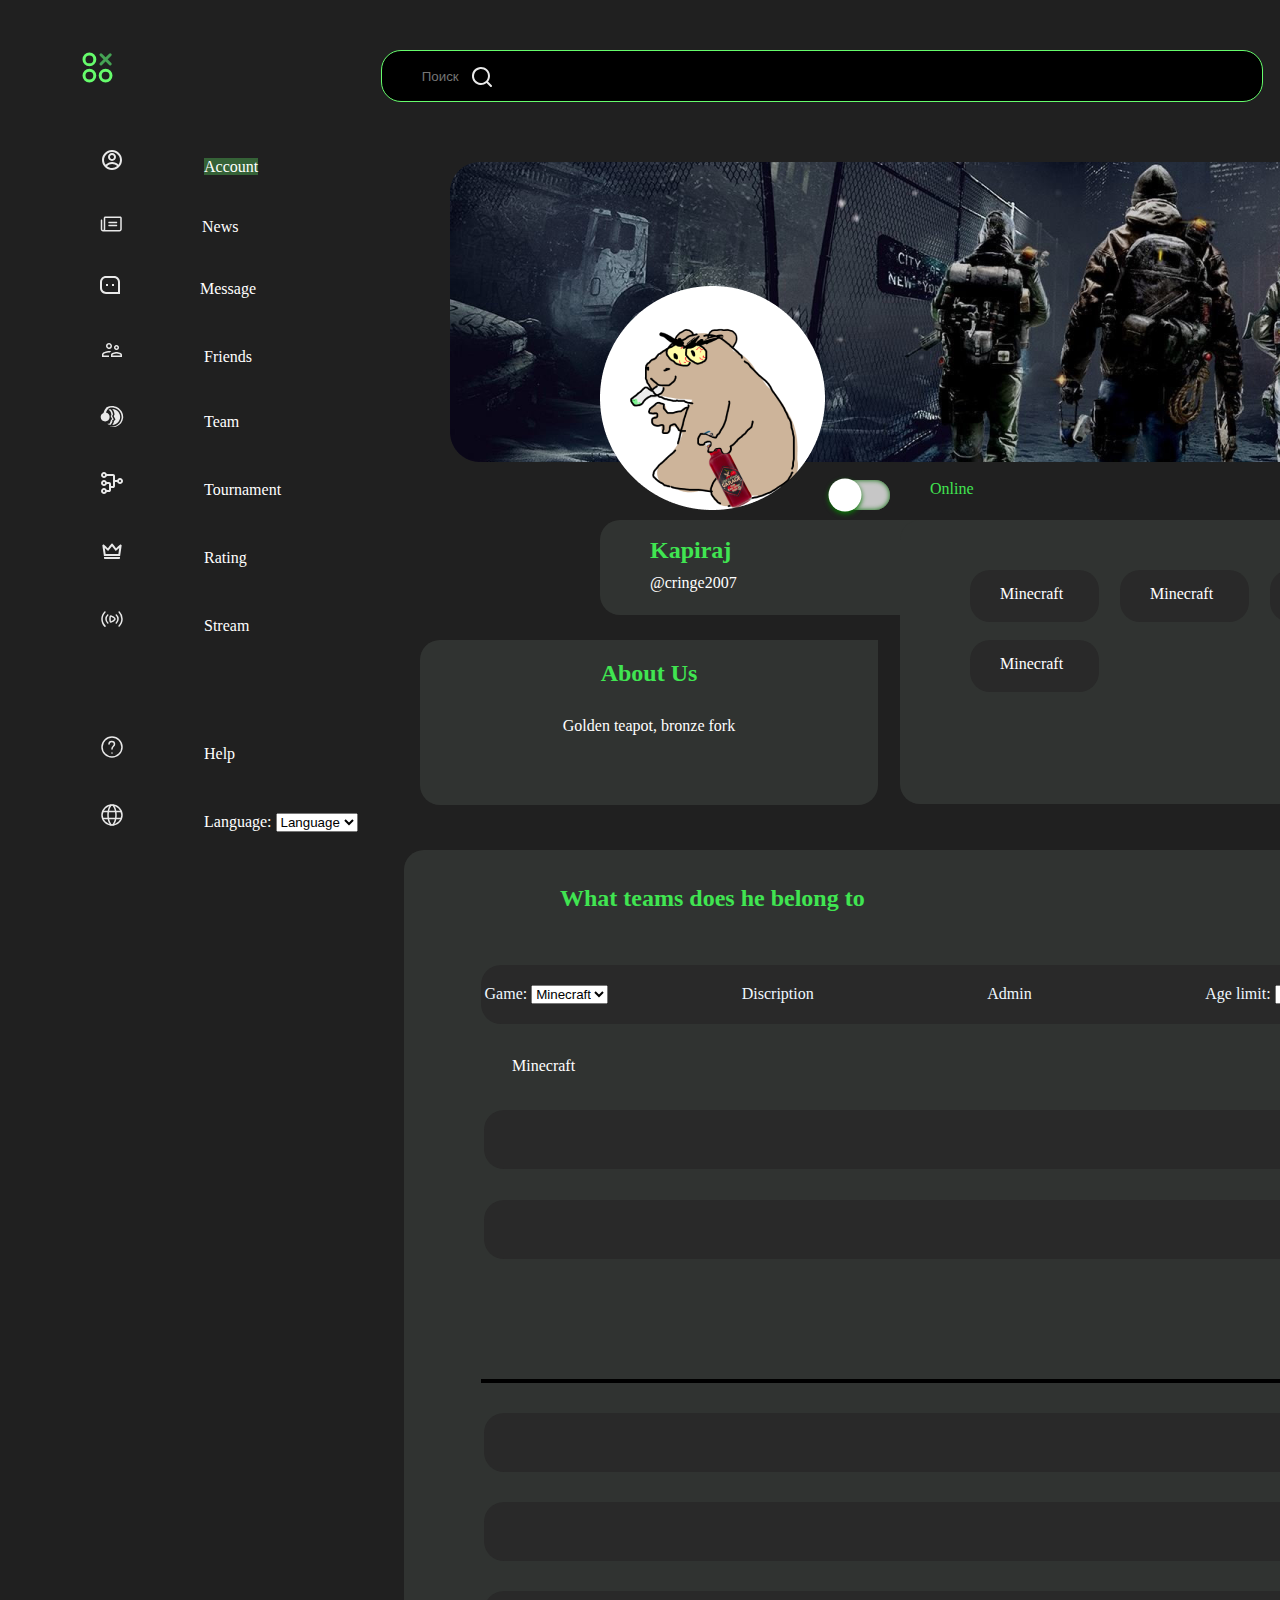
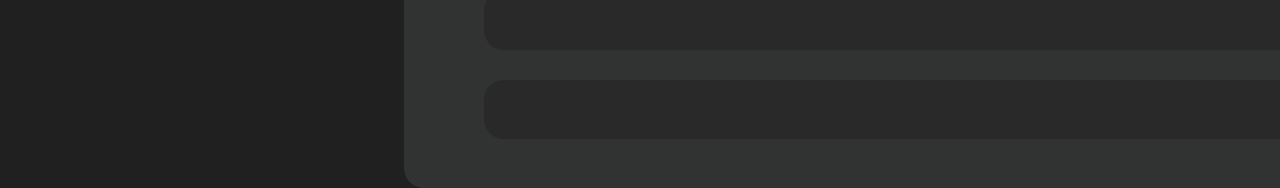
==== index2.html @ 9fcc6d18 "pizdec2" ====
<!DOCTYPE html>
<html lang="en">
<head>
    <meta charset="UTF-8">
    <meta http-equiv="X-UA-Compatible" content="IE=edge">
    <meta name="viewport" content="width=device-width, initial-scale=1.0">
    <title>Project X</title>
    <link rel="stylesheet" href="style2.css">
</head>
<body>
<header>
    <div class="logo"><a href="/"><img src="./img/logo.svg" alt="Логотип"></a></div>
    <input type="text" placeholder="Поиск" class="Search" id="pudge">
    <img src="./img/search.svg" alt="Поиск" class="logosearch">
    <div class="notifications"><a href=""><img src="./img/notifications.svg" alt="Уведомления"></a></div>
    <div class="Account"><a href=""><img src="./img/Ellipse 20.svg" alt=""></a></div>
    <img src="./img/acc.svg" alt="" class="photo">
    <div class="Tooogle"><a href=""><img src="./img/toogle.svg" alt=""></a></div>
</header>
<main>
    <nav class="navbar">
        <ul>
            <li class="navbaropt"><img src="./img/acclogo.svg" alt="" class="qwezxc"><a href=""  class="zxc">Account</a></li>
            <li class="navbaropt"><img src="./img/news.svg" alt="" class="qwezxc"><a href="" >News</a></li>
            <li class="navbaropt"><img src="./img/message.svg" alt="" class="qwezxc"><a href="" >Message</a></li>
            <li class="navbaropt"><img src="./img/friends.svg" alt="" class="qwezxc"><a href="" >Friends</a></li>
            <li class="navbaropt"><img src="./img/teams.svg" alt="" class="qwezxc"><a href="">Team</a> </li>
            <li class="navbaropt"><img src="./img/tabler_tournament.svg" alt="" class="qwezxc"><a href="/">Tournament</a></li>
            <li class="navbaropt"><img src="./img/reiting.svg" alt="" class="qwezxc"><a href="">Rating</a> </li>
            <li class="navbaropt"><img src="./img/streams.svg" alt="" class="qwezxc"><a href="" >Stream</a> </li>
            <li class="navbaropt2"><img src="./img/help.svg" alt="" class="qwezxc2"><a href="" >Help</a></li>
            <li class="navbaropt3"><img src="./img/language.svg" alt="" class="qwezxc3"><a href="./index.html">Language: <select name="" id="" href="index.html">
                <option value="">Language</option>
                <option><a href="./index2.html">En</a></option>
                <option><a href="./index.html">Ru</a></option>
            </select></a></li>
            
        </ul>
    </nav>
    <div class="photoacc">
        <div class="backphoto"><img src="./img/gamestratz.png" alt=""></div>
        <img src="./img/photoacc.png" alt="Аватарка" class="qwe">
        <div class="switch" id="banana">
            <input id="toggle" type="checkbox" onclick="sss()"><p id="p" class="internet">Online</p>
            <script src="./index.js"></script>
        </div>
    </div>
    <div class="kapirag">
        <h1>Kapiraj</h1>
        <p class="cringe">@cringe2007</p>
    </div>
    <div class="game">
        <div class="Minecraft1"><p class="sas">Minecraft</p></div>
        <div class="Minecraft2"><p class="sas">Minecraft</p></div>
        <div class="Minecraft3"><p class="sas">Minecraft</p></div>
        <div class="Minecraft4"><p class="sas">Minecraft</p></div>
        <div class="Minecraft5"><p class="sas">Minecraft</p></div>
    </div>

    <div class="about_me">
        <h2>About Us</h2>
        <p class="newText">Golden teapot, bronze fork</p>
    </div>

<div class="teamInfo">
<h3>What teams does he belong to</h3>
    <div class="nameInfo">
        <div class="tags">
    <div class="sstags">Game: <select name="" id="">
        <option value="">Minecraft</option>
        <option value="">Dota 2</option>
        <option value="">CS:GO</option>
        <option value="">Valorant</option>
    </select></div>
    <div class="sstags1">Discription</div>
    <div class="sstags2">Admin</div>
    <div class="sstags3">Age limit: <select name="" id="">
        <option value="">0+</option>
        <option value="">6+</option>
        <option value="">12+</option>
        <option value="">16+</option>
        <option value="">18+</option>
        
    </select></div>
    <div class="sstags4">Members</div>
    <div class="sstags5">Date</div>
        </div>
    </div>
    <p class="nameGame">Minecraft</p>
    <div class="newBlock"></div>
    <div class="newBlock2"></div>
    <div>
        <button onclick="" class="addTeam"><a href="" class="textBtn">Add new Team<img src="./img/button.svg" alt=""></a></button>
    </div>
    <div class="line"></div>
    <div class="flexBlock">
        <div class="moreNewBlock"></div>
        <div class="moreNewBlock"></div>
        <div class="moreNewBlock"></div>
        <div class="moreNewBlock"></div>
    </div>
</div>
</main>

<footer>

</footer>
    
</body>
</html>
---- style2.css ----
* {
    margin: 0;
    padding: 0;
    border: border-box;
}

a {
    text-decoration: none;
    color: white;
    list-style-type: none;
}

nav,
ul,
li {
    list-style-type: none;
}
p {
    color: rgb(255, 255, 255);
}

body {
    background-color: #202020;
    width: 1920px;
    height: 1080px;
}


header {
    margin-left: 80px;
    margin-right: 80px;
    margin-top: 50px;
    display: flex;
    justify-content: space-between;
}

.Search{
    width: 880px;
    height: 50px;
    border: 1px solid #66FC6C;
    border-radius: 20px;
    background-color: rgb(0, 0, 0);
}

.Search[type="text"] {
    color: #ffffff;
}

.Search::placeholder {
    padding-left: 40px;
}

.notifications {
    margin-left: -120px;
}

.logosearch {
    position: absolute;
    left: 470px;
    top: 65px;
}

.Account {
    margin-top: -10px;
    margin-right: -250px;
}

.photo {
    position: absolute;
    left: 1736px;
    top: 46px;

}

.Tooogle {
    margin-top: 20px;
    margin-left: 20px;
}

.navbar {
    display: flex;
    margin-left: 80px;
}

.navbaropt {
    padding: 20px;
}

.zxc {
    background: rgba(102, 252, 108, 0.3);
}

.navbaropt2 {
    margin-left: 20px;
    margin-top: 80px;
}

.navbaropt3 {
    margin-left: 20px;
    margin-top: 40px;
}

.backphoto {
    margin-left: 450px;
    margin-top: -670px;
}

.qwe {
    margin-left: 600px;
    margin-top: -180px;
}

.qwezxc {
    margin-right: 80px;
}

.qwezxc2 {
    margin-right: 80px;
}

.qwezxc3 {
    margin-right: 80px;
}

.switch {
    position: absolute;
    left: 830px;
    top: 480px;
}

#p {
    color: #40e551;
}


#toggle[type="checkbox"] {
    position: relative;
    width: 60px;
    height: 30px;
    -webkit-appearance: none;
    outline: none;
    background: #c6c6c6;
    border-radius: 20px;
    transition: .5s;
    box-shadow: inset 0 0 5px rgb(7, 110, 7);
}

#toggle:checked[type="checkbox"] {
    background: #9de540
}

#toggle[type="checkbox"]:before {
    content: '';
    position: absolute;
    width: 30px;
    height: 30px;
    border-radius: 20px;
    top: 0;
    left: 0;
    background: #ffffff;
    transition: .5s;
    transform: scale(1.1);
    box-shadow: 0 2px 5px rgb(8, 119, 4);
}

#toggle:checked[type="checkbox"]:before {
    left: 40px;
}

.internet {
    position: absolute;
    left: 100px;
    top: 0px;
}

.kapirag {
    position: absolute;
    left: 600px;
    top: 520px;
    width: 373px;
    height: 95px;
    background-color: #303331;
    border-radius: 20px;
}

h1 {
    color: #40e551;
    padding-left: 50px;
    font-size: 24px;
    padding-top: 17px;
}

.cringe {
    padding-left: 50px;
    padding-top: 10px;
}

.game {
    position: absolute;
    width: 801px;
    height: 284px;
    background: #303331;
    border-radius: 20px;
    left: 900px;
    top: 520px;
}

.Minecraft1 {
    position: absolute;
    width: 129px;
    height: 52px;
    background: #292929;
    border-radius: 20px;
    left: 70px;
    top: 50px;

}

.Minecraft2 {
    position: absolute;
    width: 129px;
    height: 52px;
    background: #292929;
    border-radius: 20px;
    left: 220px;
    top: 50px;
}

.Minecraft3 {
    position: absolute;
    width: 129px;
    height: 52px;
    background: #292929;
    border-radius: 20px;
    left: 370px;
    top: 50px;
}

.Minecraft4 {
    position: absolute;
    width: 129px;
    height: 52px;
    background: #292929;
    border-radius: 20px;
    left: 520px;
    top: 50px;
}

.Minecraft5 {
    position: absolute;
    width: 129px;
    height: 52px;
    background: #292929;
    border-radius: 20px;
    left: 70px;
    top: 120px;
}

.sas {
    padding-left: 30px;
    padding-top: 15px;
}

.about_me {
    position: absolute;
    width: 458px;
    height: 165px;
    left: 420px;
    top: 640px;

    background: #303331;
    border-radius: 20px 0px 20px 20px;
}

h2 {
    color: #40e551;
    display: flex;
    justify-content: center;
    padding-top: 20px;
}

.newText {
    display: flex;
    justify-content: center;
    margin-top: 30px;
}

.teamInfo {
    position: absolute;
    width: 1440px;
    height: 938px;
    left: 404px;
    top: 850px;
    background: #303331;
    border-radius: 20px;
}

h3 {
    color: #40e551;
    padding-left: 156px;
    padding-top: 35px;
    font-size: 24px;
    font-weight: 600;
}

.nameInfo {
    width: 1280px;
    height: 59px;
    margin: 113px 77px;

    background: #292929;
    border-radius: 20px;
}

.tags {
    display: flex;
    justify-content: space-evenly;
    font-style: normal;
    font-weight: 400;
    font-size: 16px;
    margin-top: -60px;
    color: aliceblue;
}

.sstags {
    margin-top: 20px;
    margin-left: -170px;
}

.sstags1 {
    margin-top: 20px;
    margin-left: -40px;
}

.sstags2 {
    margin-top: 20px;
}

.sstags3 {
    margin-top: 20px;
}

.sstags4 {
    margin-top: 20px;
}

.sstags5 {
    margin-right: -170px;
    margin-top: 20px;
}

.nameGame {
    margin-left: 108px;
    margin-top: -80px;
}

.newBlock {
    position: absolute;
    width: 1280px;
    height: 59px;
    left: 80px;
    top: 260px;

    background: #292929;
    border-radius: 20px;
}

.newBlock2 {
    position: absolute;
    width: 1280px;
    height: 59px;
    left: 80px;
    top: 350px;

    background: #292929;
    border-radius: 20px;
}

.addTeam {
    width: 189px;
    height: 59px;
    box-sizing: border-box;
    border: 2px solid #45A254;
    border-radius: 20px;
    background: #303331;
    margin-top: 205px;
    margin-left: 1165px;
}



.textBtn {
    display: flex;
    justify-content: space-around;
    align-items: center;
}

.line {
    width: 1280px;
    height: 0px;
    border: 2px solid #000000;
    margin-top: 40px;
    margin-left: 77px;
}

.flexBlock {
    display: flex;
    flex-direction: column;
    align-items: center;
}

.moreNewBlock {
    width: 1280px;
    height: 59px;

    background: #292929;
    border-radius: 20px;
    margin-top: 30px;
}

footer {
    height: 200px;
}
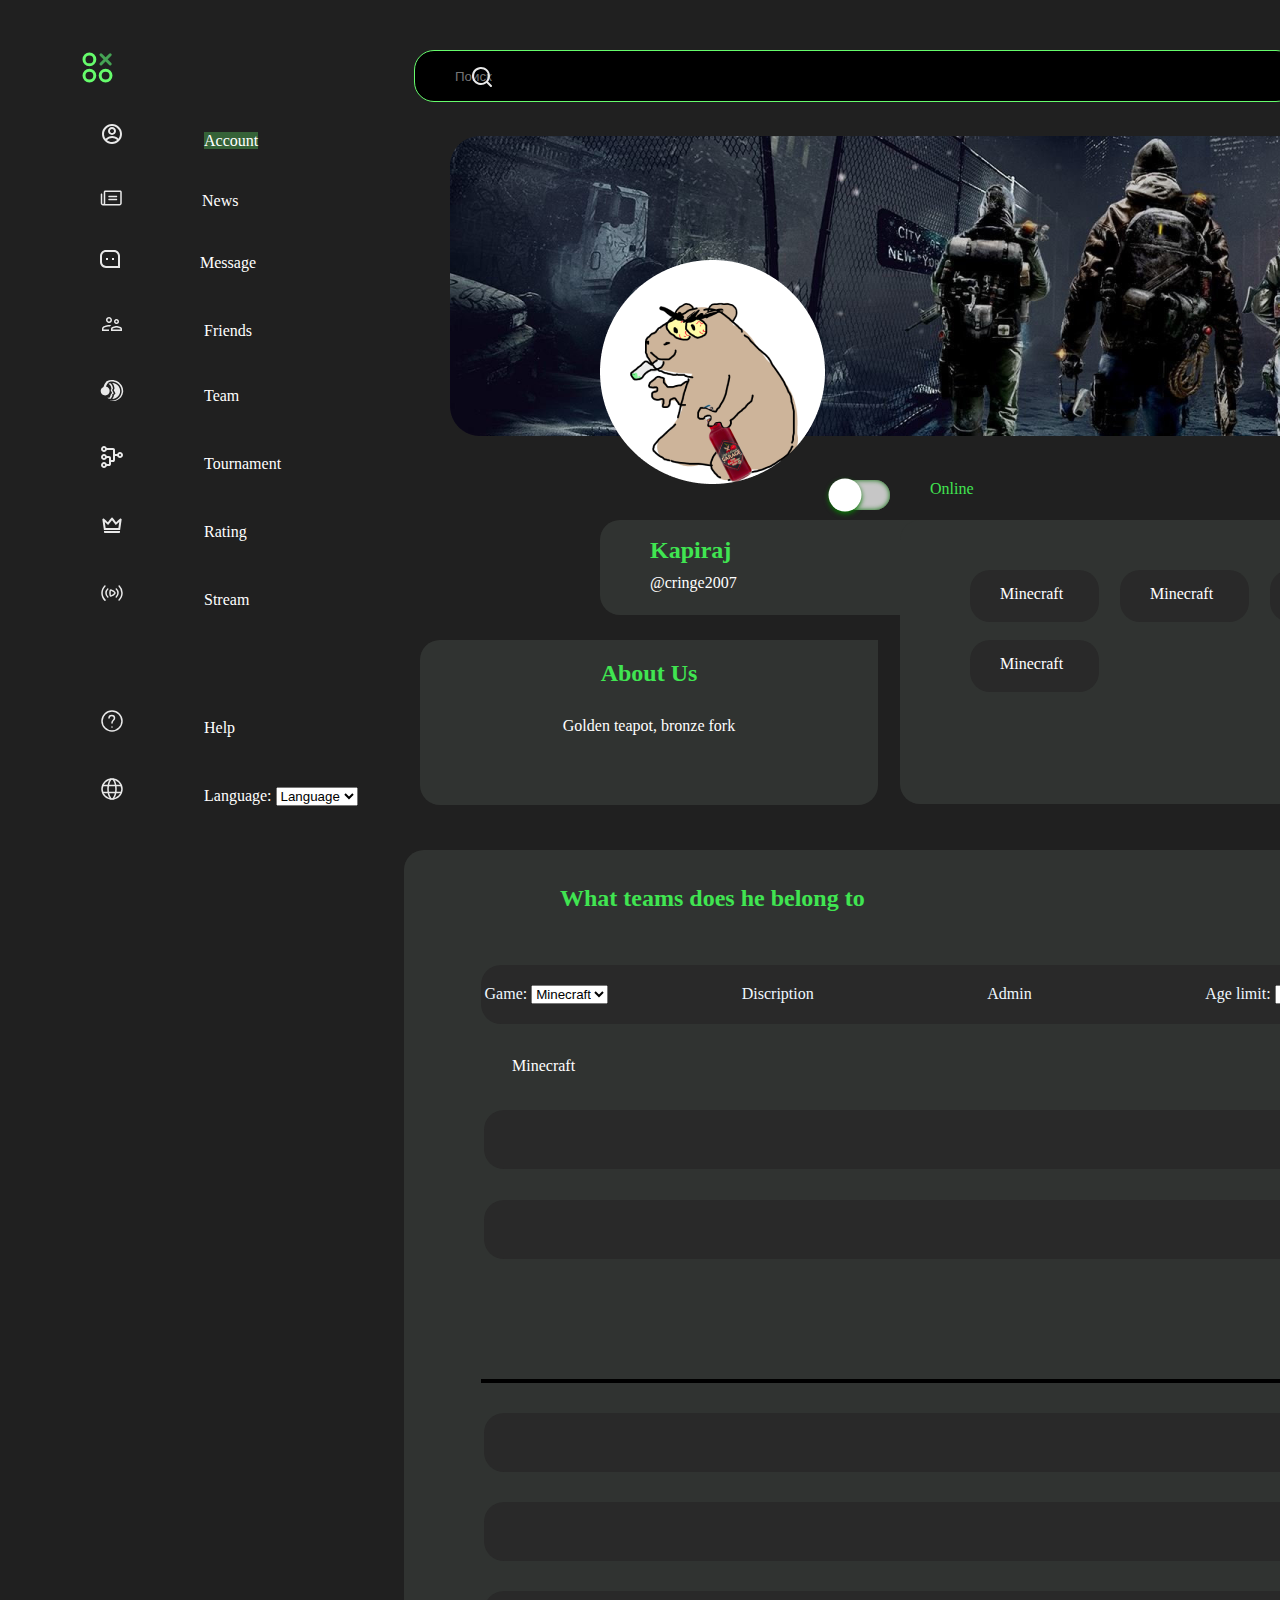
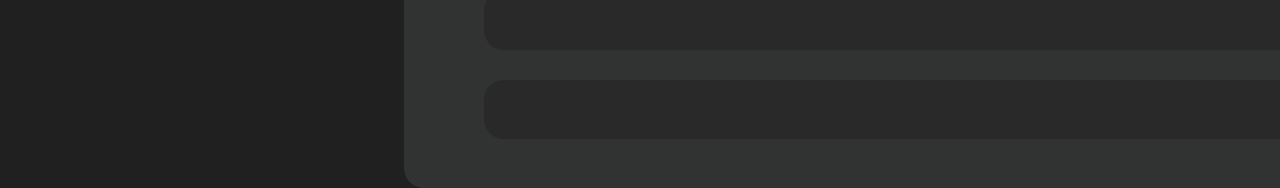
==== commit c3718ffb: "piZDEC" ====
--- a/index2.html
+++ b/index2.html
@@ -13,7 +13,7 @@
     <input type="text" placeholder="Поиск" class="Search" id="pudge">
     <img src="./img/search.svg" alt="Поиск" class="logosearch">
     <div class="notifications"><a href=""><img src="./img/notifications.svg" alt="Уведомления"></a></div>
-    <div class="Account"><a href=""><img src="./img/Ellipse 20.svg" alt=""></a></div>
+    <!-- <div class="Account"><a href=""><img src="./img/Ellipse 20.svg" alt=""></a></div> -->
     <img src="./img/acc.svg" alt="" class="photo">
     <div class="Tooogle"><a href=""><img src="./img/toogle.svg" alt=""></a></div>
 </header>
--- a/style2.css
+++ b/style2.css
@@ -60,15 +60,18 @@
     top: 65px;
 }
 
-.Account {
+/* .Account {
     margin-top: -10px;
     margin-right: -250px;
-}
+} */
 
 .photo {
     position: absolute;
     left: 1736px;
     top: 46px;
+    border: 1px solid #66FC6C;
+    border-radius: 100%;
+    padding: 5px;
 
 }
 
